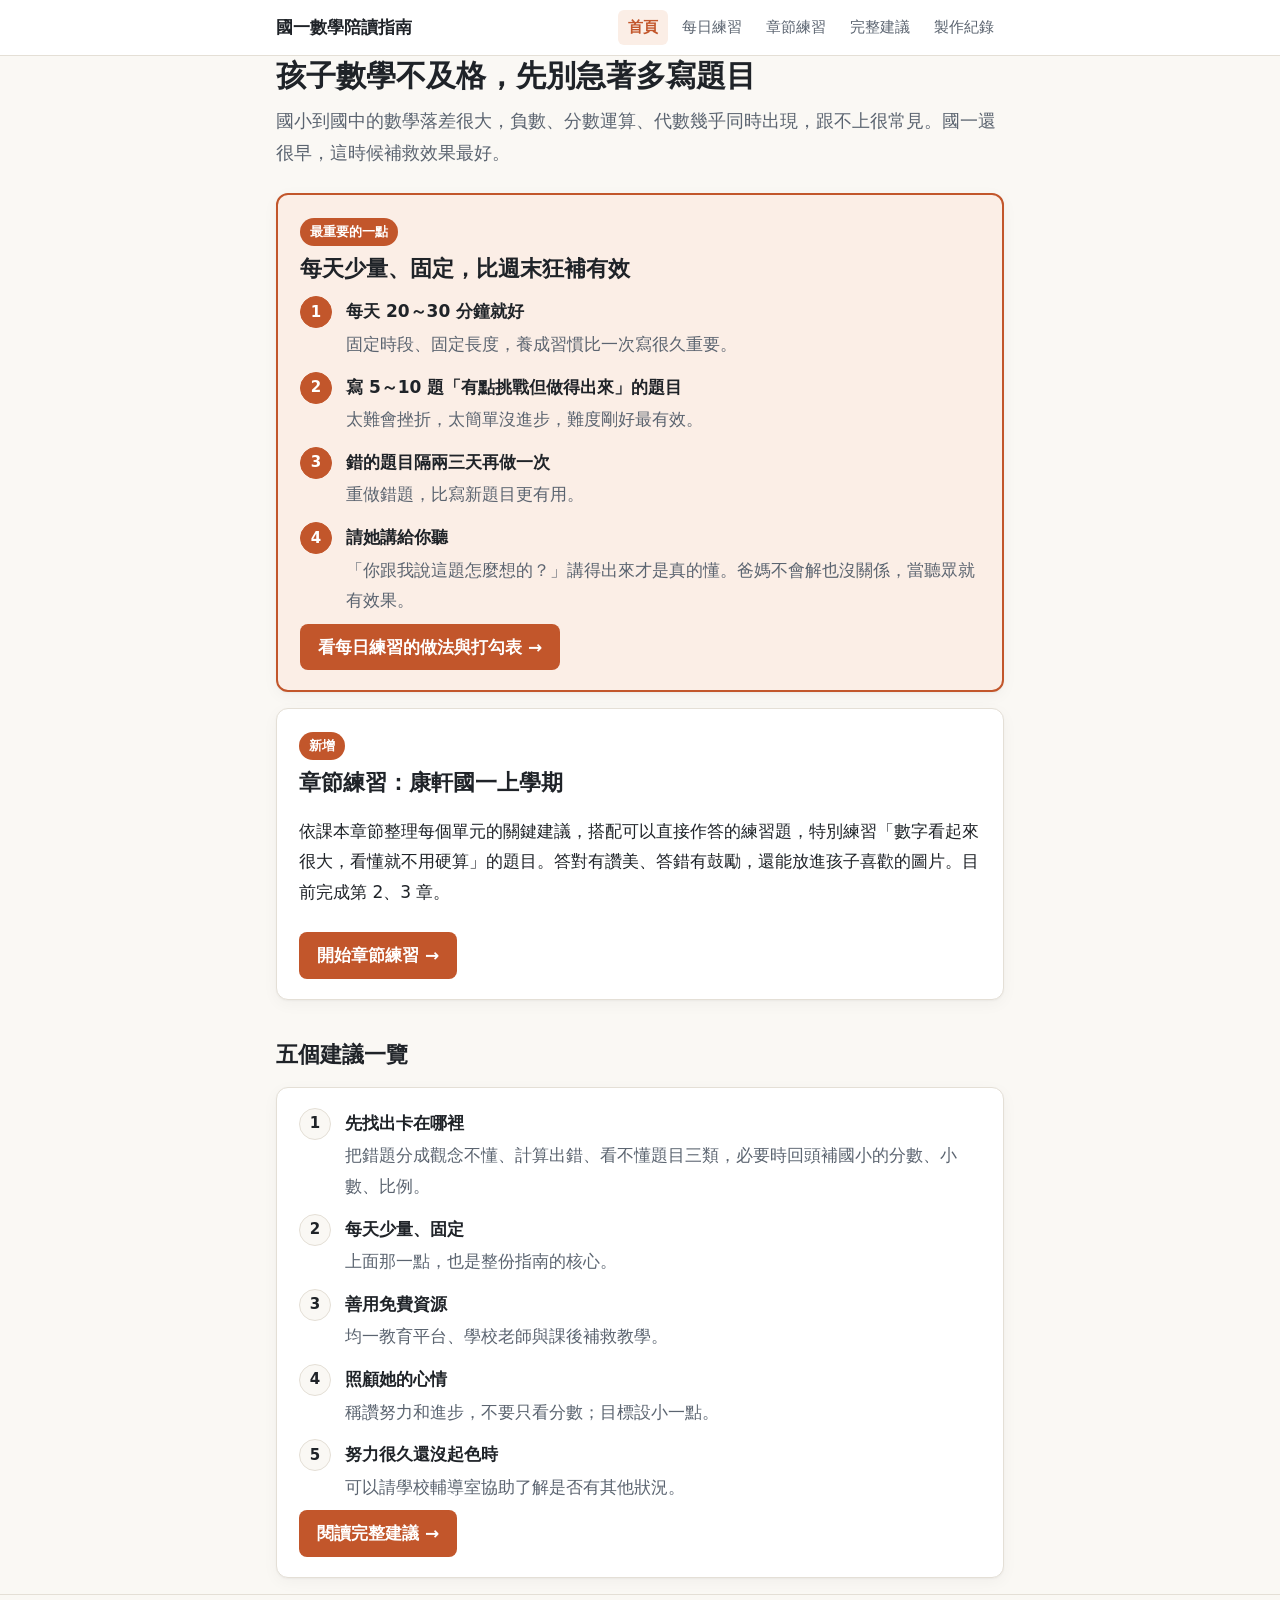
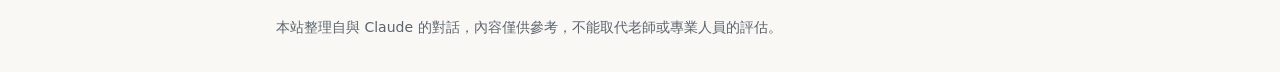
==== index.html @ dc99e1f7 "新增第 3 章「一元一次方程式」三個單元，支援輸入含 x 的式子" ====
<!doctype html>
<html lang="zh-Hant-TW">
<head>
  <meta charset="utf-8">
  <meta name="viewport" content="width=device-width, initial-scale=1">
  <title>國一數學陪讀指南</title>
  <meta name="description" content="陪國一孩子把數學救回來：先找出卡關的地方，每天少量、固定地練習。">
  <link rel="stylesheet" href="style.css?v=3">
</head>
<body>
  <header class="site-header">
    <div class="wrap">
      <a class="brand" href="./">國一數學陪讀指南</a>
      <nav>
        <a href="./" aria-current="page">首頁</a>
        <a href="daily-practice.html">每日練習</a>
        <a href="chapters.html">章節練習</a>
        <a href="advice.html">完整建議</a>
        <a href="setup.html">製作紀錄</a>
      </nav>
    </div>
  </header>

  <main class="wrap">
    <h1>孩子數學不及格，先別急著多寫題目</h1>
    <p class="lead">國小到國中的數學落差很大，負數、分數運算、代數幾乎同時出現，跟不上很常見。國一還很早，這時候補救效果最好。</p>

    <div class="card highlight">
      <span class="badge">最重要的一點</span>
      <h2>每天少量、固定，比週末狂補有效</h2>
      <ul class="tip-list">
        <li><span class="num">1</span><div><strong>每天 20～30 分鐘就好</strong><p>固定時段、固定長度，養成習慣比一次寫很久重要。</p></div></li>
        <li><span class="num">2</span><div><strong>寫 5～10 題「有點挑戰但做得出來」的題目</strong><p>太難會挫折，太簡單沒進步，難度剛好最有效。</p></div></li>
        <li><span class="num">3</span><div><strong>錯的題目隔兩三天再做一次</strong><p>重做錯題，比寫新題目更有用。</p></div></li>
        <li><span class="num">4</span><div><strong>請她講給你聽</strong><p>「你跟我說這題怎麼想的？」講得出來才是真的懂。爸媽不會解也沒關係，當聽眾就有效果。</p></div></li>
      </ul>
      <a class="btn" href="daily-practice.html">看每日練習的做法與打勾表 →</a>
    </div>

    <div class="card">
      <span class="badge">新增</span>
      <h2>章節練習：康軒國一上學期</h2>
      <p>依課本章節整理每個單元的關鍵建議，搭配可以直接作答的練習題，特別練習「數字看起來很大，看懂就不用硬算」的題目。答對有讚美、答錯有鼓勵，還能放進孩子喜歡的圖片。目前完成第 2、3 章。</p>
      <a class="btn" href="chapters.html">開始章節練習 →</a>
    </div>

    <h2>五個建議一覽</h2>
    <div class="card">
      <ul class="tip-list">
        <li><span class="num">1</span><div><strong>先找出卡在哪裡</strong><p>把錯題分成觀念不懂、計算出錯、看不懂題目三類，必要時回頭補國小的分數、小數、比例。</p></div></li>
        <li><span class="num">2</span><div><strong>每天少量、固定</strong><p>上面那一點，也是整份指南的核心。</p></div></li>
        <li><span class="num">3</span><div><strong>善用免費資源</strong><p>均一教育平台、學校老師與課後補救教學。</p></div></li>
        <li><span class="num">4</span><div><strong>照顧她的心情</strong><p>稱讚努力和進步，不要只看分數；目標設小一點。</p></div></li>
        <li><span class="num">5</span><div><strong>努力很久還沒起色時</strong><p>可以請學校輔導室協助了解是否有其他狀況。</p></div></li>
      </ul>
      <a class="btn" href="advice.html">閱讀完整建議 →</a>
    </div>
  </main>

  <footer class="site-footer">
    <div class="wrap">本站整理自與 Claude 的對話，內容僅供參考，不能取代老師或專業人員的評估。</div>
  </footer>
</body>
</html>
---- style.css ----
:root {
  --bg: #faf8f4;
  --surface: #ffffff;
  --text: #1f2328;
  --muted: #5b6470;
  --border: #e4dfd6;
  --accent: #c2562b;
  --accent-soft: #fbeee6;
  --ok: #2f7d4f;
  --ok-soft: #e6f3eb;
  --shadow: 0 1px 2px rgba(0, 0, 0, .04), 0 4px 16px rgba(0, 0, 0, .04);
}

@media (prefers-color-scheme: dark) {
  :root {
    --bg: #17191c;
    --surface: #1f2226;
    --text: #e8e6e3;
    --muted: #a0a7b0;
    --border: #33373d;
    --accent: #f08a5d;
    --accent-soft: #3a2a22;
    --ok: #6cc690;
    --ok-soft: #1f3328;
    --shadow: none;
  }
}

* { box-sizing: border-box; }

html { -webkit-text-size-adjust: 100%; }

body {
  margin: 0;
  background: var(--bg);
  color: var(--text);
  font-family: "Noto Sans TC", "Microsoft JhengHei", "PingFang TC", system-ui, sans-serif;
  font-size: 17px;
  line-height: 1.8;
}

a { color: var(--accent); }

.wrap {
  max-width: 760px;
  margin: 0 auto;
  padding: 0 16px;
}

/* 導覽列 */
.site-header {
  background: var(--surface);
  border-bottom: 1px solid var(--border);
  position: sticky;
  top: 0;
  z-index: 10;
}

.site-header .wrap {
  display: flex;
  flex-wrap: wrap;
  align-items: center;
  gap: 4px 16px;
  padding-top: 10px;
  padding-bottom: 10px;
}

.brand {
  font-weight: 700;
  color: var(--text);
  text-decoration: none;
  margin-right: auto;
}

.site-header nav {
  display: flex;
  flex-wrap: wrap;
  gap: 2px 4px;
}

.site-header nav a {
  color: var(--muted);
  text-decoration: none;
  padding: 4px 10px;
  border-radius: 6px;
  font-size: 15px;
}

.site-header nav a:hover { background: var(--bg); color: var(--text); }

.site-header nav a[aria-current="page"] {
  background: var(--accent-soft);
  color: var(--accent);
  font-weight: 600;
}

/* 內容 */
main { padding: 32px 0 48px; }

h1 { font-size: 30px; line-height: 1.35; margin: 0 0 8px; }
h2 { font-size: 22px; line-height: 1.4; margin: 40px 0 12px; }
h3 { font-size: 18px; margin: 24px 0 8px; }

.lead { color: var(--muted); font-size: 18px; margin: 0 0 24px; }

.card {
  background: var(--surface);
  border: 1px solid var(--border);
  border-radius: 12px;
  padding: 20px 22px;
  margin: 16px 0;
  box-shadow: var(--shadow);
}

.card h2, .card h3 { margin-top: 0; }

.card.highlight {
  border: 2px solid var(--accent);
  background: var(--accent-soft);
}

.badge {
  display: inline-block;
  background: var(--accent);
  color: #fff;
  font-size: 13px;
  font-weight: 700;
  padding: 2px 10px;
  border-radius: 999px;
  margin-bottom: 8px;
}

.tip-list { list-style: none; padding: 0; margin: 0; }

.tip-list li {
  display: flex;
  gap: 14px;
  align-items: flex-start;
}

.tip-list li + li { margin-top: 12px; }

.num {
  flex: none;
  width: 32px;
  height: 32px;
  border-radius: 50%;
  background: var(--bg);
  border: 1px solid var(--border);
  display: grid;
  place-items: center;
  font-weight: 700;
  font-size: 15px;
}

.highlight .num { background: var(--accent); border-color: var(--accent); color: #fff; }

.tip-list p { margin: 2px 0 0; color: var(--muted); }

.btn {
  display: inline-block;
  background: var(--accent);
  color: #fff;
  text-decoration: none;
  font-weight: 600;
  padding: 8px 18px;
  border-radius: 8px;
  margin-top: 8px;
}

.btn:hover { filter: brightness(1.08); }

/* 表格 */
.table-scroll { overflow-x: auto; }

table {
  width: 100%;
  border-collapse: collapse;
  font-size: 15px;
  min-width: 420px;
}

th, td {
  border-bottom: 1px solid var(--border);
  padding: 8px 10px;
  text-align: left;
  vertical-align: top;
}

th { background: var(--bg); font-weight: 600; }

/* 錯題重做流程 */
.steps {
  display: grid;
  grid-template-columns: repeat(auto-fit, minmax(150px, 1fr));
  gap: 12px;
  margin: 16px 0;
}

.step {
  background: var(--surface);
  border: 1px solid var(--border);
  border-radius: 10px;
  padding: 14px;
}

.step strong { display: block; color: var(--accent); }
.step span { color: var(--muted); font-size: 15px; }

/* 每日打勾表 */
.checklist { list-style: none; padding: 0; margin: 0; }

.checklist li + li { border-top: 1px solid var(--border); }

.checklist label {
  display: flex;
  gap: 12px;
  align-items: center;
  padding: 10px 2px;
  cursor: pointer;
}

.checklist input {
  width: 20px;
  height: 20px;
  accent-color: var(--ok);
  flex: none;
}

.checklist input:checked + span { color: var(--muted); text-decoration: line-through; }

.progress {
  margin-top: 12px;
  padding: 8px 12px;
  border-radius: 8px;
  background: var(--bg);
  font-size: 15px;
}

.progress.done { background: var(--ok-soft); color: var(--ok); font-weight: 600; }

.link-btn {
  background: none;
  border: none;
  color: var(--muted);
  text-decoration: underline;
  cursor: pointer;
  font: inherit;
  font-size: 14px;
  padding: 0;
  margin-top: 8px;
}

.note { color: var(--muted); font-size: 15px; }

code {
  background: var(--bg);
  border: 1px solid var(--border);
  border-radius: 4px;
  padding: 0 5px;
  font-size: .9em;
}

.site-footer {
  border-top: 1px solid var(--border);
  color: var(--muted);
  font-size: 14px;
  padding: 20px 0 32px;
}

/* 麵包屑 */
.crumb { font-size: 14px; color: var(--muted); margin: 0 0 8px; }
.crumb a { color: var(--muted); }

/* 分數 */
.frac {
  display: inline-flex;
  flex-direction: column;
  vertical-align: middle;
  text-align: center;
  font-size: .85em;
  line-height: 1.25;
  margin: 0 2px;
}

.frac > span:first-child { border-bottom: 1px solid currentColor; padding: 0 2px; }

/* 章節列表 */
.section-list { list-style: none; padding: 0; margin: 0; }

.section-row {
  display: flex;
  justify-content: space-between;
  align-items: center;
  gap: 12px;
  padding: 12px 4px;
  border-top: 1px solid var(--border);
  color: var(--text);
  text-decoration: none;
}

.section-list li:first-child .section-row { border-top: none; }
a.section-row:hover { color: var(--accent); }
.section-row.soon { color: var(--muted); }

.pill {
  flex: none;
  font-size: 13px;
  padding: 1px 10px;
  border-radius: 999px;
  border: 1px solid var(--border);
  background: var(--bg);
  color: var(--muted);
  white-space: nowrap;
}

.pill.ok { background: var(--ok-soft); color: var(--ok); border-color: transparent; }

/* 練習題 */
.ask-list { margin: 0; padding-left: 1.4em; }

.group-title { margin-top: 32px; }

.q { transition: border-color .2s; }
.q.solved { border-color: var(--ok); }

.q-head { display: flex; gap: 14px; align-items: flex-start; }
.q-text { padding-top: 2px; }
.q.solved .num { background: var(--ok); border-color: var(--ok); color: #fff; }

.answer-row, .choices {
  display: flex;
  flex-wrap: wrap;
  gap: 8px;
  align-items: center;
  margin-top: 12px;
}

.answer-row input {
  font: inherit;
  padding: 6px 10px;
  border: 1px solid var(--border);
  border-radius: 8px;
  background: var(--bg);
  color: var(--text);
  width: 180px;
  max-width: 100%;
}

button.btn { border: none; cursor: pointer; font: inherit; font-weight: 600; margin-top: 0; }
button:disabled { cursor: default; opacity: .55; }

.choice {
  font: inherit;
  padding: 6px 16px;
  border: 1px solid var(--border);
  border-radius: 8px;
  background: var(--surface);
  color: var(--text);
  cursor: pointer;
}

.choice:hover:not(:disabled) { border-color: var(--accent); }
.choice.right { border-color: var(--ok); background: var(--ok-soft); color: var(--ok); opacity: 1; }
.choice.wrong-pick { text-decoration: line-through; }

.q-tools { display: flex; gap: 16px; }

.hint, .key {
  margin-top: 10px;
  padding: 10px 12px;
  border-radius: 8px;
  background: var(--bg);
  font-size: 15px;
}

.key { border-left: 3px solid var(--ok); }

/* 答題回饋 */
.feedback {
  display: flex;
  gap: 14px;
  align-items: center;
  padding: 12px;
  border-radius: 10px;
  margin-top: 12px;
  animation: pop .25s ease-out;
}

.feedback.good { background: var(--ok-soft); }
.feedback.try { background: var(--accent-soft); }

.fb-pic {
  flex: none;
  width: 88px;
  height: 88px;
  border-radius: 12px;
  overflow: hidden;
  display: grid;
  place-items: center;
  font-size: 44px;
}

.fb-pic img { width: 100%; height: 100%; object-fit: cover; }

.fb-msg strong { display: block; font-size: 18px; }
.feedback.good strong { color: var(--ok); }
.feedback.try strong { color: var(--accent); }

@keyframes pop {
  from { transform: scale(.95); opacity: 0; }
  to { transform: scale(1); opacity: 1; }
}

@media (prefers-reduced-motion: reduce) {
  .feedback { animation: none; }
}

/* 獎勵設定 */
.theme-head { display: flex; align-items: center; gap: 12px; }
.theme-head h2 { margin: 0; }

.theme-icon {
  width: 40px;
  height: 40px;
  border-radius: 10px;
  display: grid;
  place-items: center;
  font-size: 22px;
}

.thumbs { display: flex; flex-wrap: wrap; gap: 8px; margin: 14px 0 6px; }

.thumb {
  position: relative;
  width: 80px;
  height: 80px;
  border-radius: 10px;
  overflow: hidden;
  border: 1px solid var(--border);
}

.thumb img { width: 100%; height: 100%; object-fit: cover; }

.thumb button {
  position: absolute;
  top: 3px;
  right: 3px;
  width: 24px;
  height: 24px;
  border-radius: 50%;
  border: none;
  background: rgba(0, 0, 0, .6);
  color: #fff;
  cursor: pointer;
  line-height: 1;
}

.file-btn { cursor: pointer; }
.file-btn input { display: none; }

@media (max-width: 520px) {
  .fb-pic { width: 72px; height: 72px; font-size: 36px; }

  h1 { font-size: 25px; }
  .card { padding: 16px; }
}
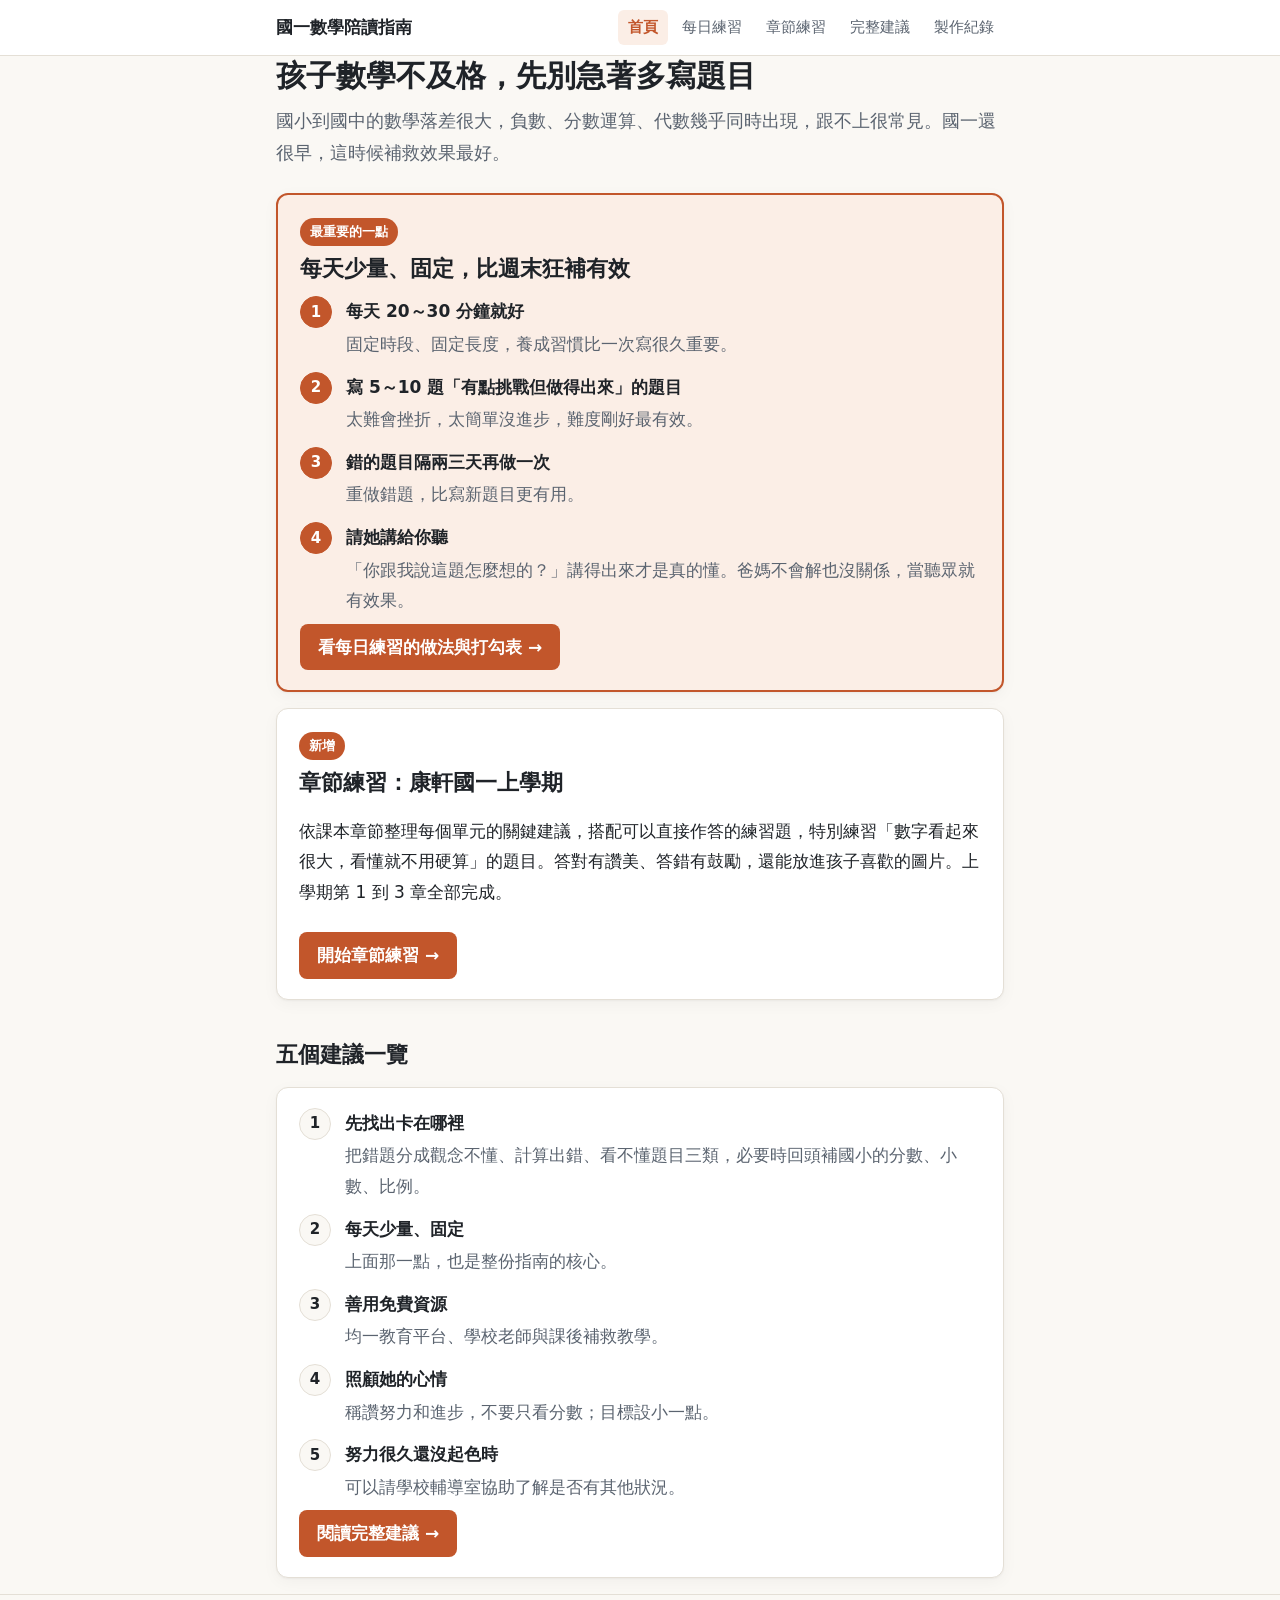
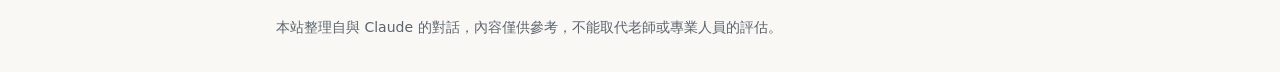
==== commit 238022fd: "新增第 1 章「整數的運算」四個單元，上學期章節全部完成" ====
--- a/index.html
+++ b/index.html
@@ -5,7 +5,7 @@
   <meta name="viewport" content="width=device-width, initial-scale=1">
   <title>國一數學陪讀指南</title>
   <meta name="description" content="陪國一孩子把數學救回來：先找出卡關的地方，每天少量、固定地練習。">
-  <link rel="stylesheet" href="style.css?v=3">
+  <link rel="stylesheet" href="style.css?v=4">
 </head>
 <body>
   <header class="site-header">
@@ -40,7 +40,7 @@
     <div class="card">
       <span class="badge">新增</span>
       <h2>章節練習：康軒國一上學期</h2>
-      <p>依課本章節整理每個單元的關鍵建議，搭配可以直接作答的練習題，特別練習「數字看起來很大，看懂就不用硬算」的題目。答對有讚美、答錯有鼓勵，還能放進孩子喜歡的圖片。目前完成第 2、3 章。</p>
+      <p>依課本章節整理每個單元的關鍵建議，搭配可以直接作答的練習題，特別練習「數字看起來很大，看懂就不用硬算」的題目。答對有讚美、答錯有鼓勵，還能放進孩子喜歡的圖片。上學期第 1 到 3 章全部完成。</p>
       <a class="btn" href="chapters.html">開始章節練習 →</a>
     </div>
 
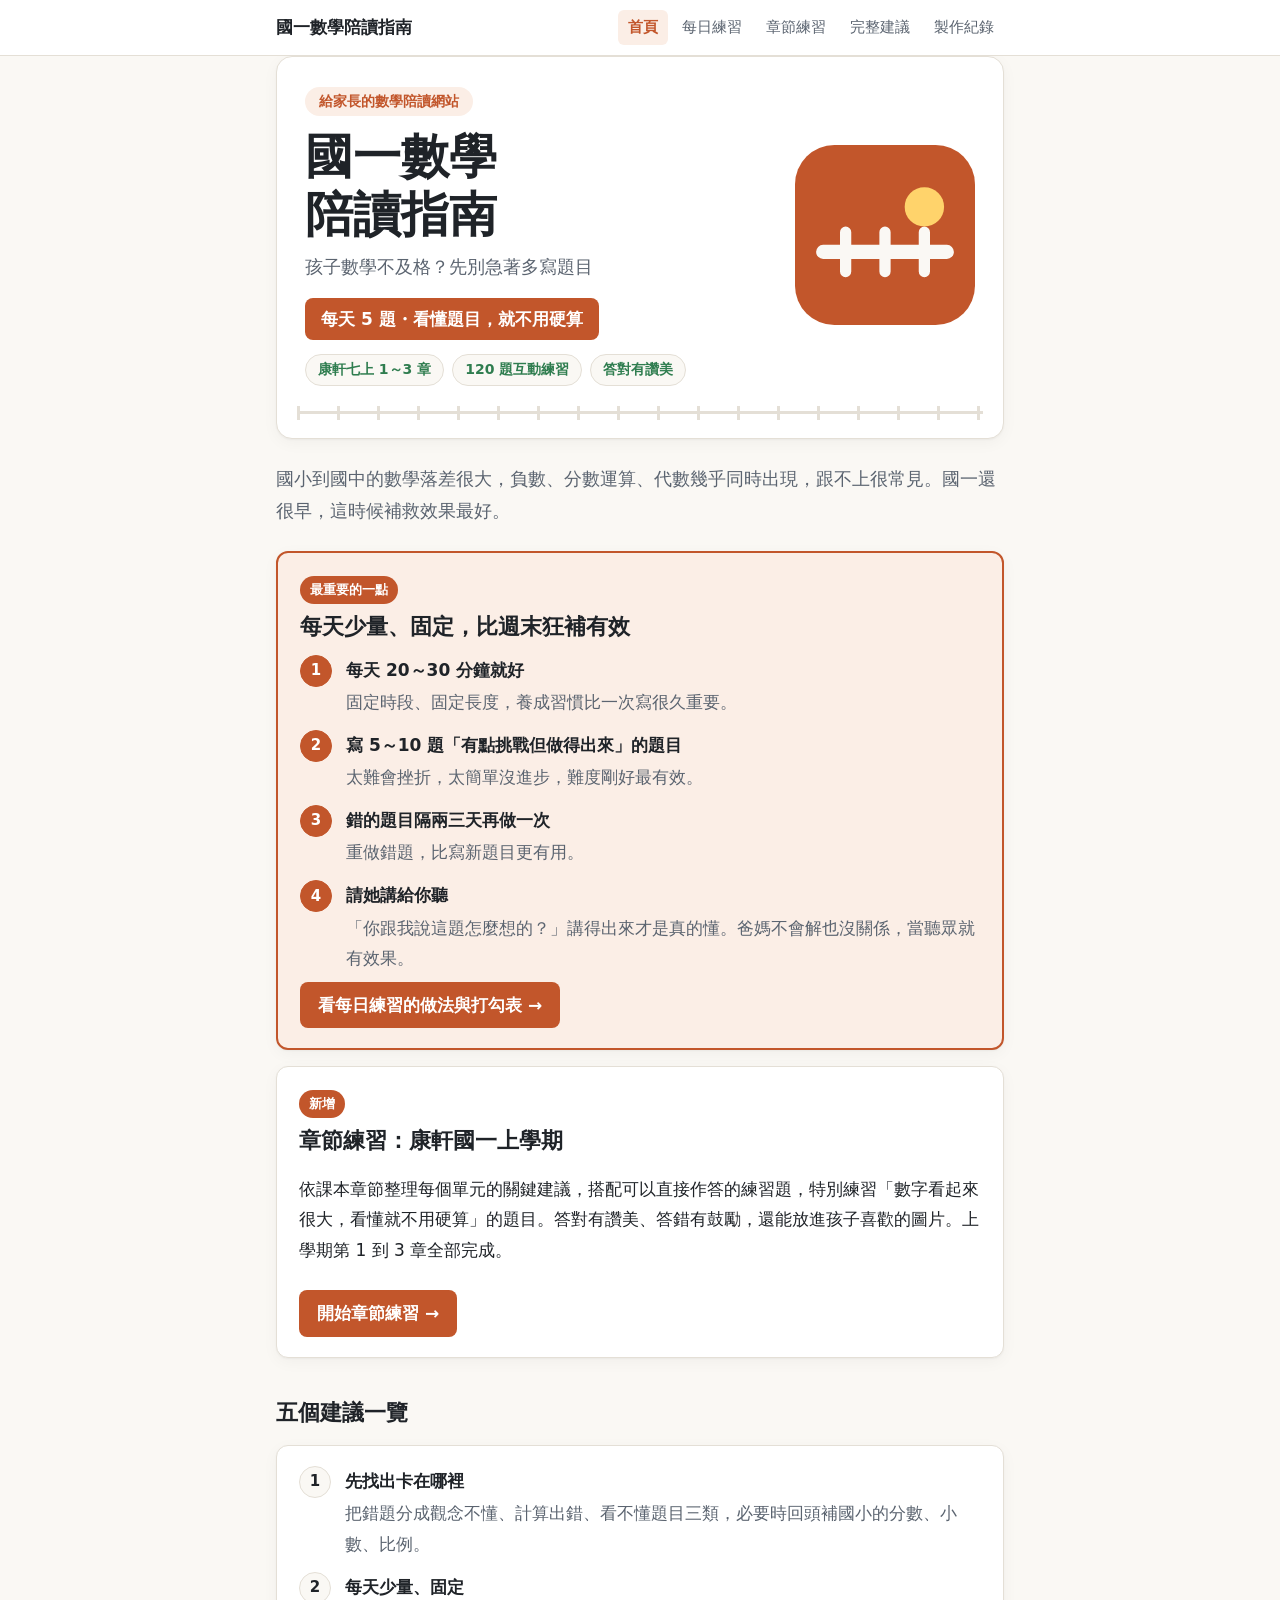
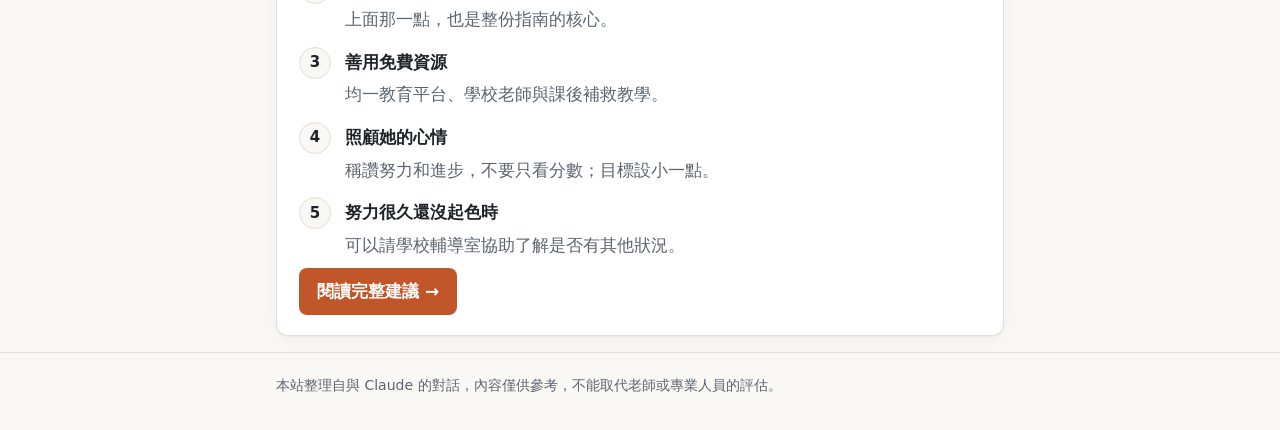
==== commit 68b4cd8f: "首頁加上與 FB 分享圖同款的 Banner" ====
--- a/index.html
+++ b/index.html
@@ -5,7 +5,21 @@
   <meta name="viewport" content="width=device-width, initial-scale=1">
   <title>國一數學陪讀指南</title>
   <meta name="description" content="陪國一孩子把數學救回來：先找出卡關的地方，每天少量、固定地練習。">
-  <link rel="stylesheet" href="style.css?v=4">
+  <link rel="stylesheet" href="style.css?v=7">
+  <link rel="icon" href="favicon.svg" type="image/svg+xml">
+  <link rel="icon" href="favicon-32.png" type="image/png" sizes="32x32">
+  <link rel="apple-touch-icon" href="apple-touch-icon.png">
+  <meta property="og:type" content="website">
+  <meta property="og:site_name" content="國一數學陪讀指南">
+  <meta property="og:locale" content="zh_TW">
+  <meta property="og:title" content="國一數學陪讀指南">
+  <meta property="og:description" content="陪國一孩子把數學救回來：先找出卡關的地方，每天少量、固定地練習。">
+  <meta property="og:url" content="https://cabbage765.github.io/math-learning-guide/">
+  <meta property="og:image" content="https://cabbage765.github.io/math-learning-guide/og-image.png">
+  <meta property="og:image:width" content="1200">
+  <meta property="og:image:height" content="630">
+  <meta property="og:image:alt" content="國一數學陪讀指南：每天 5 題，看懂題目就不用硬算">
+  <meta name="twitter:card" content="summary_large_image">
 </head>
 <body>
   <header class="site-header">
@@ -22,7 +36,21 @@
   </header>
 
   <main class="wrap">
-    <h1>孩子數學不及格，先別急著多寫題目</h1>
+    <section class="hero">
+      <img class="hero-logo" src="favicon.svg" alt="" width="180" height="180">
+      <div class="hero-text">
+        <span class="hero-tag">給家長的數學陪讀網站</span>
+        <h1 class="hero-title">國一數學<br>陪讀指南</h1>
+        <p class="hero-sub">孩子數學不及格？先別急著多寫題目</p>
+        <p class="hero-band">每天 5 題・看懂題目，就不用硬算</p>
+        <ul class="hero-chips">
+          <li>康軒七上 1～3 章</li>
+          <li>120 題互動練習</li>
+          <li>答對有讚美</li>
+        </ul>
+      </div>
+    </section>
+
     <p class="lead">國小到國中的數學落差很大，負數、分數運算、代數幾乎同時出現，跟不上很常見。國一還很早，這時候補救效果最好。</p>
 
     <div class="card highlight">
--- a/style.css
+++ b/style.css
@@ -6,6 +6,7 @@
   --border: #e4dfd6;
   --accent: #c2562b;
   --accent-soft: #fbeee6;
+  --on-accent: #ffffff;
   --ok: #2f7d4f;
   --ok-soft: #e6f3eb;
   --shadow: 0 1px 2px rgba(0, 0, 0, .04), 0 4px 16px rgba(0, 0, 0, .04);
@@ -20,6 +21,7 @@
     --border: #33373d;
     --accent: #f08a5d;
     --accent-soft: #3a2a22;
+    --on-accent: #17191c;
     --ok: #6cc690;
     --ok-soft: #1f3328;
     --shadow: none;
@@ -268,6 +270,81 @@
   padding: 20px 0 32px;
 }
 
+/* 首頁 Banner（與 FB 分享圖同一個設計） */
+.hero {
+  position: relative;
+  display: flex;
+  align-items: center;
+  gap: 24px;
+  background: var(--surface);
+  border: 1px solid var(--border);
+  border-radius: 16px;
+  padding: 28px 28px 52px;
+  margin-bottom: 24px;
+  box-shadow: var(--shadow);
+  overflow: hidden;
+}
+
+/* 底部的數線裝飾：一條橫線加上等距刻度 */
+.hero::after {
+  content: "";
+  position: absolute;
+  left: 20px;
+  right: 20px;
+  bottom: 18px;
+  height: 14px;
+  background:
+    linear-gradient(var(--border), var(--border)) center / 100% 3px no-repeat,
+    repeating-linear-gradient(90deg, var(--border) 0 3px, transparent 3px 40px);
+}
+
+.hero-text { flex: 1; min-width: 0; }
+
+.hero-tag {
+  display: inline-block;
+  background: var(--accent-soft);
+  color: var(--accent);
+  font-weight: 700;
+  font-size: 14px;
+  padding: 2px 14px;
+  border-radius: 999px;
+}
+
+.hero-title { font-size: 48px; line-height: 1.2; margin: 12px 0 8px; }
+
+.hero-sub { color: var(--muted); font-size: 18px; margin: 0 0 14px; }
+
+.hero-band {
+  display: inline-block;
+  background: var(--accent);
+  color: var(--on-accent);
+  font-weight: 700;
+  padding: 6px 16px;
+  border-radius: 8px;
+  margin: 0 0 14px;
+}
+
+.hero-chips { list-style: none; padding: 0; margin: 0; display: flex; flex-wrap: wrap; gap: 8px; }
+
+.hero-chips li {
+  background: var(--bg);
+  border: 1px solid var(--border);
+  color: var(--ok);
+  font-weight: 700;
+  font-size: 14px;
+  padding: 2px 12px;
+  border-radius: 999px;
+}
+
+.hero-logo { flex: none; order: 1; width: 180px; height: 180px; }
+
+/* 手機上圖示改成浮動在右上角，讓文字繞著它排，不會疊在一起 */
+@media (max-width: 600px) {
+  .hero { display: block; padding: 20px 18px 48px; }
+  .hero-title { font-size: 36px; }
+  .hero-logo { float: right; width: 60px; height: 60px; margin: 0 0 8px 12px; }
+}
+
 /* 麵包屑 */
 .crumb { font-size: 14px; color: var(--muted); margin: 0 0 8px; }
 .crumb a { color: var(--muted); }
@@ -326,6 +403,20 @@
 
 .q-head { display: flex; gap: 14px; align-items: flex-start; }
 .q-text { padding-top: 2px; }
+
+.q-tag {
+  display: inline-block;
+  font-size: 13px;
+  font-weight: 700;
+  line-height: 1.6;
+  padding: 0 8px;
+  margin-right: 6px;
+  border-radius: 6px;
+  background: var(--ok-soft);
+  color: var(--ok);
+}
+
+.q-tag.hard { background: var(--accent-soft); color: var(--accent); }
 .q.solved .num { background: var(--ok); border-color: var(--ok); color: #fff; }
 
 .answer-row, .choices {
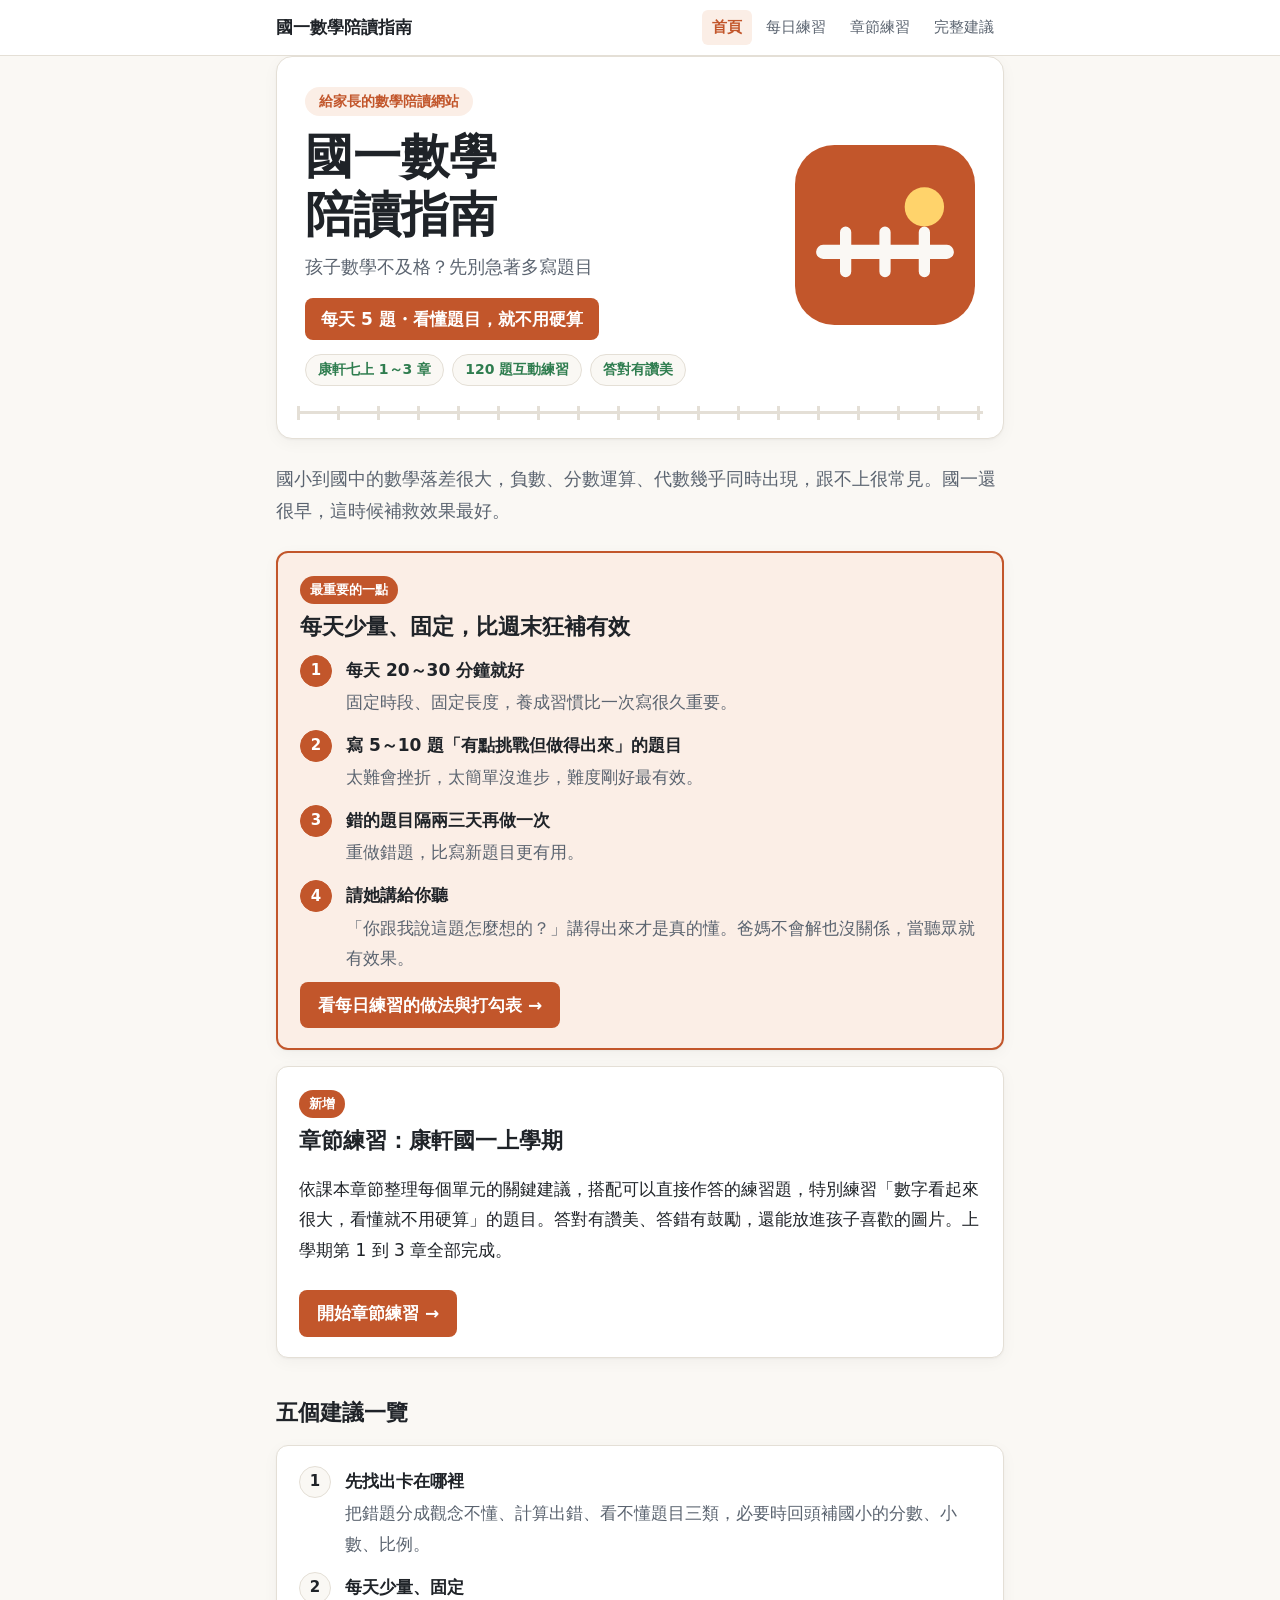
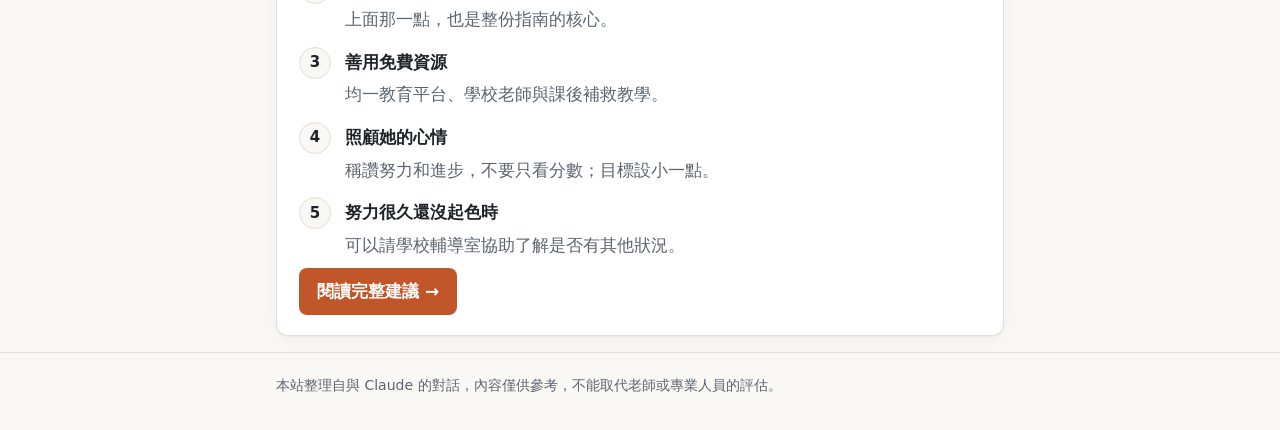
==== commit 62e20d02: "移除製作紀錄頁面與導覽連結" ====
--- a/index.html
+++ b/index.html
@@ -30,7 +30,6 @@
         <a href="daily-practice.html">每日練習</a>
         <a href="chapters.html">章節練習</a>
         <a href="advice.html">完整建議</a>
-        <a href="setup.html">製作紀錄</a>
       </nav>
     </div>
   </header>
